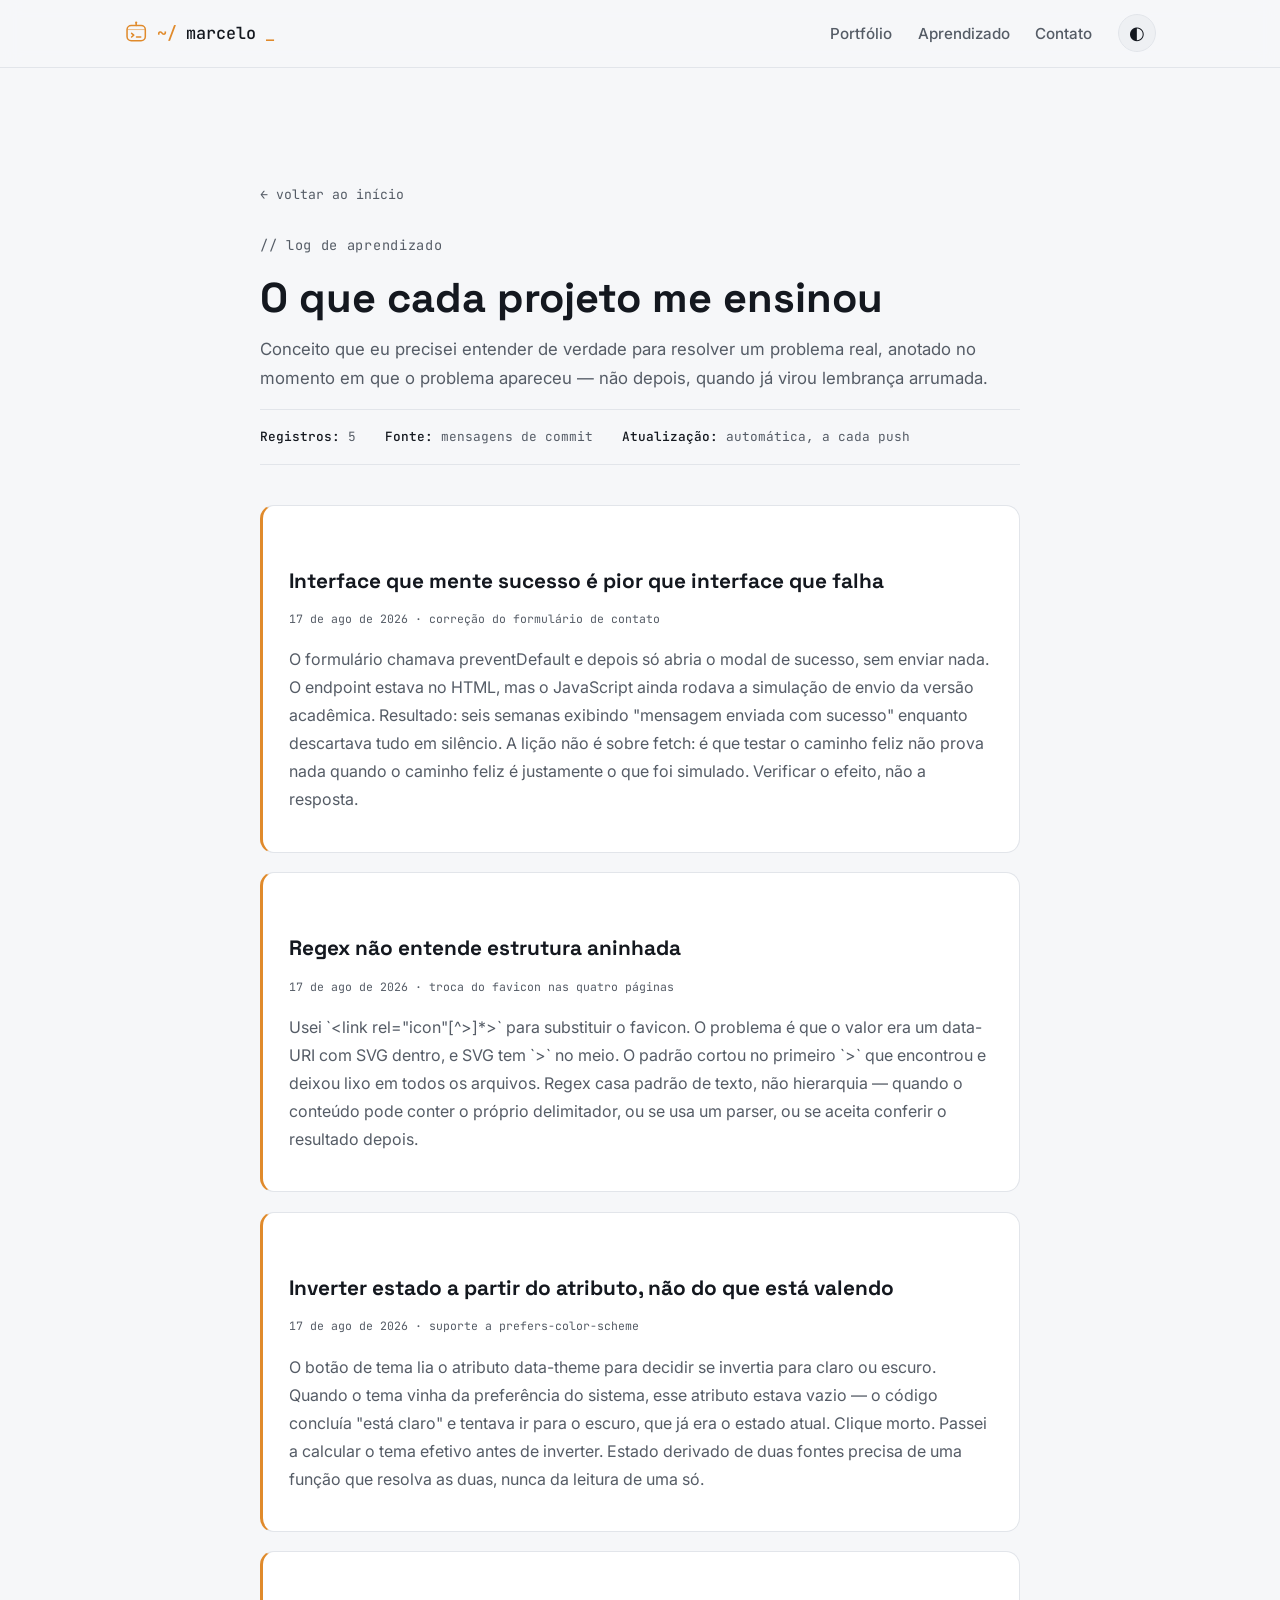
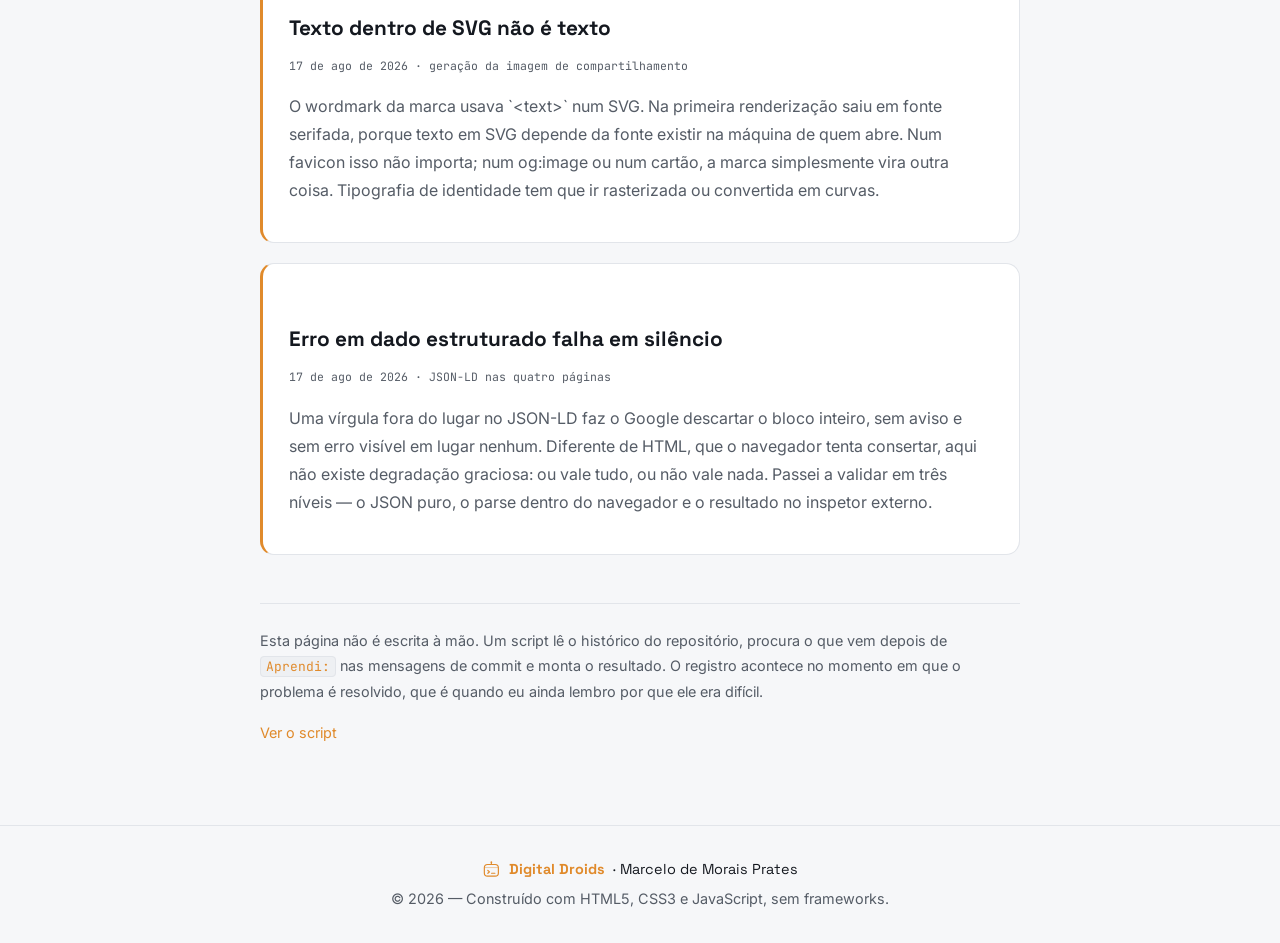
==== aprendizado.html @ 5597188b "Corrige Aprendizado" ====
<!DOCTYPE html>
<!--
  MODELO da página /aprendizado — nao editar aprendizado.html diretamente.
  O gerar-aprendizado.py troca os dois marcadores abaixo e escreve
  aprendizado.html. Qualquer mudanca de layout se faz AQUI.

  ATENCAO: nao escreva os marcadores literalmente neste comentario. O script
  usa substituicao de texto simples, entao uma mencao aqui em cima seria
  trocada tambem e a pagina sairia com o conteudo duplicado. Ja aconteceu.
-->
<html lang="pt-BR">
<head>
  <meta charset="UTF-8">
  <meta name="viewport" content="width=device-width, initial-scale=1.0">
  <meta name="description" content="Log de aprendizado: conceitos que precisei entender construindo cada projeto. Gerado automaticamente a partir dos commits.">
  <title>Aprendizado | Marcelo Prates</title>

  <meta property="og:type" content="website">
  <meta property="og:url" content="https://marcelomprates.github.io/aprendizado.html">
  <meta property="og:title" content="Log de aprendizado — Marcelo Prates">
  <meta property="og:description" content="Os conceitos que cada projeto me obrigou a entender de verdade, registrados no momento em que o problema apareceu. Página gerada a partir dos commits.">
  <meta property="og:locale" content="pt_BR">
  <meta property="og:image" content="https://marcelomprates.github.io/og-image.png">
  <meta property="og:image:width" content="1200">
  <meta property="og:image:height" content="630">
  <meta name="twitter:card" content="summary_large_image">
  <meta property="og:image:alt" content="Digital Droids — Marcelo Prates, Desenvolvedor Full Stack">

  <link rel="canonical" href="https://marcelomprates.github.io/aprendizado.html">
  <link rel="icon" href="favicon.svg" type="image/svg+xml">
  <link rel="icon" href="favicon.ico" sizes="32x32">
  <link rel="apple-touch-icon" href="apple-touch-icon.png">
  <link rel="preconnect" href="https://fonts.googleapis.com">
  <link rel="preconnect" href="https://fonts.gstatic.com" crossorigin>
  <link href="https://fonts.googleapis.com/css2?family=Space+Grotesk:wght@400;500;700&amp;family=Inter:wght@400;500;600&amp;family=JetBrains+Mono:wght@400;500&amp;display=swap" rel="stylesheet">
  <link rel="stylesheet" href="estilo.css">

  <script>
    (function () {
      try {
        var t = localStorage.getItem('tema');
        if (t === 'dark' || t === 'light') {
          document.documentElement.setAttribute('data-theme', t);
        }
      } catch (e) { /* localStorage bloqueado: cai no padrão do sistema */ }
    })();
  </script>
</head>

<body>
  <header class="cabecalho">
    <nav class="nav" aria-label="Navegação principal">
      <a href="index.html" class="nav__logo">
        <svg class="droid" viewBox="0 0 32 32" fill="none" aria-hidden="true">
          <path d="M16 3.4v2.6" stroke="currentColor" stroke-width="2" stroke-linecap="round"/>
          <circle cx="16" cy="2" r="1.5" fill="currentColor"/>
          <rect x="4" y="6" width="24" height="20" rx="5.5" stroke="currentColor" stroke-width="2"/>
          <path d="M4.6 11.2h22.8" stroke="currentColor" stroke-width="1.4" opacity=".5"/>
          <path d="M10 16.2l2.8 2.4-2.8 2.4" stroke="currentColor" stroke-width="2" stroke-linecap="round" stroke-linejoin="round"/>
          <path class="droid__cursor" d="M16.4 21h5.6" stroke="currentColor" stroke-width="2" stroke-linecap="round"/>
        </svg>
        <span class="nav__prompt">~/</span>marcelo<span class="nav__cursor">_</span>
      </a>
      <ul class="nav__lista" id="navLista">
        <li><a href="index.html#portfolio" class="nav__link">Portfólio</a></li>
        <li><a href="aprendizado.html" class="nav__link">Aprendizado</a></li>
        <li><a href="index.html#contato" class="nav__link">Contato</a></li>
        <li>
          <button class="tema" id="botaoTema" aria-label="Alternar tema claro e escuro">
            <span class="tema__icone" id="iconeTema">◐</span>
          </button>
        </li>
      </ul>
    </nav>
  </header>

  <main class="caso">
    <div class="caso__interno">
      <a href="index.html" class="caso__voltar">← voltar ao início</a>

      <p class="eyebrow">// log de aprendizado</p>
      <h1 class="caso__titulo">O que cada projeto me ensinou</h1>
      <p class="caso__resumo">
        Conceito que eu precisei entender de verdade para resolver um problema
        real, anotado no momento em que o problema apareceu — não depois, quando
        já virou lembrança arrumada.
      </p>

      <div class="caso__meta">
        <span><strong>Registros:</strong> 5</span>
        <span><strong>Fonte:</strong> mensagens de commit</span>
        <span><strong>Atualização:</strong> automática, a cada push</span>
      </div>

      
        <article class="licao">
          <h2 class="licao__titulo">Interface que mente sucesso é pior que interface que falha</h2>
          <p class="licao__meta">17 de ago de 2026 · correção do formulário de contato</p>
          <p class="licao__texto">O formulário chamava preventDefault e depois só abria o modal de sucesso, sem enviar nada. O endpoint estava no HTML, mas o JavaScript ainda rodava a simulação de envio da versão acadêmica. Resultado: seis semanas exibindo &quot;mensagem enviada com sucesso&quot; enquanto descartava tudo em silêncio. A lição não é sobre fetch: é que testar o caminho feliz não prova nada quando o caminho feliz é justamente o que foi simulado. Verificar o efeito, não a resposta.</p>
        </article>

        <article class="licao">
          <h2 class="licao__titulo">Regex não entende estrutura aninhada</h2>
          <p class="licao__meta">17 de ago de 2026 · troca do favicon nas quatro páginas</p>
          <p class="licao__texto">Usei `&lt;link rel=&quot;icon&quot;[^&gt;]*&gt;` para substituir o favicon. O problema é que o valor era um data-URI com SVG dentro, e SVG tem `&gt;` no meio. O padrão cortou no primeiro `&gt;` que encontrou e deixou lixo em todos os arquivos. Regex casa padrão de texto, não hierarquia — quando o conteúdo pode conter o próprio delimitador, ou se usa um parser, ou se aceita conferir o resultado depois.</p>
        </article>

        <article class="licao">
          <h2 class="licao__titulo">Inverter estado a partir do atributo, não do que está valendo</h2>
          <p class="licao__meta">17 de ago de 2026 · suporte a prefers-color-scheme</p>
          <p class="licao__texto">O botão de tema lia o atributo data-theme para decidir se invertia para claro ou escuro. Quando o tema vinha da preferência do sistema, esse atributo estava vazio — o código concluía &quot;está claro&quot; e tentava ir para o escuro, que já era o estado atual. Clique morto. Passei a calcular o tema efetivo antes de inverter. Estado derivado de duas fontes precisa de uma função que resolva as duas, nunca da leitura de uma só.</p>
        </article>

        <article class="licao">
          <h2 class="licao__titulo">Texto dentro de SVG não é texto</h2>
          <p class="licao__meta">17 de ago de 2026 · geração da imagem de compartilhamento</p>
          <p class="licao__texto">O wordmark da marca usava `&lt;text&gt;` num SVG. Na primeira renderização saiu em fonte serifada, porque texto em SVG depende da fonte existir na máquina de quem abre. Num favicon isso não importa; num og:image ou num cartão, a marca simplesmente vira outra coisa. Tipografia de identidade tem que ir rasterizada ou convertida em curvas.</p>
        </article>

        <article class="licao">
          <h2 class="licao__titulo">Erro em dado estruturado falha em silêncio</h2>
          <p class="licao__meta">17 de ago de 2026 · JSON-LD nas quatro páginas</p>
          <p class="licao__texto">Uma vírgula fora do lugar no JSON-LD faz o Google descartar o bloco inteiro, sem aviso e sem erro visível em lugar nenhum. Diferente de HTML, que o navegador tenta consertar, aqui não existe degradação graciosa: ou vale tudo, ou não vale nada. Passei a validar em três níveis — o JSON puro, o parse dentro do navegador e o resultado no inspetor externo.</p>
        </article>

      <div class="nota-rodape">
        <p>
          Esta página não é escrita à mão. Um script lê o histórico do
          repositório, procura o que vem depois de <code>Aprendi:</code> nas
          mensagens de commit e monta o resultado. O registro acontece no
          momento em que o problema é resolvido, que é quando eu ainda lembro
          por que ele era difícil.
        </p>
        <p>
          <a href="https://github.com/marcelomprates/marcelomprates.github.io/blob/main/gerar-aprendizado.py">Ver o script</a>
        </p>
      </div>
    </div>
  </main>

  <footer class="rodape">
    <p class="rodape__marca">
      <svg class="droid droid--rodape" viewBox="0 0 32 32" fill="none" aria-hidden="true">
        <path d="M16 3.4v2.6" stroke="currentColor" stroke-width="2" stroke-linecap="round"/>
        <circle cx="16" cy="2" r="1.5" fill="currentColor"/>
        <rect x="4" y="6" width="24" height="20" rx="5.5" stroke="currentColor" stroke-width="2"/>
        <path d="M4.6 11.2h22.8" stroke="currentColor" stroke-width="1.4" opacity=".5"/>
        <path d="M10 16.2l2.8 2.4-2.8 2.4" stroke="currentColor" stroke-width="2" stroke-linecap="round" stroke-linejoin="round"/>
        <path class="droid__cursor" d="M16.4 21h5.6" stroke="currentColor" stroke-width="2" stroke-linecap="round"/>
      </svg>
      <strong>Digital Droids</strong> · Marcelo de Morais Prates
    </p>
    <p>© <span id="ano"></span> — Construído com HTML5, CSS3 e JavaScript, sem frameworks.</p>
  </footer>

  <script src="script.js"></script>
</body>
</html>
---- estilo.css ----
/* =========================================================================
   Portfólio Pessoal - Marcelo Prates
   estilo.css | CSS3 puro (sem frameworks)
   Estrutura: variáveis/temas -> base -> componentes -> responsividade
   ========================================================================= */

/* ----------------------------- VARIÁVEIS (TEMA CLARO - PADRÃO) ----------- */
:root {
  --fundo:        #f6f7f9;
  --superficie:   #ffffff;
  --superficie-2: #eef0f3;
  --texto:        #14181f;
  --texto-suave:  #555c66;
  --borda:        #e2e5ea;
  --acento:       #e08a2b;   /* âmbar — cor de assinatura */
  --acento-claro: #f6b860;
  --sombra:       0 10px 30px rgba(20, 24, 31, 0.08);

  --fonte-display: 'Space Grotesk', sans-serif;
  --fonte-corpo:   'Inter', sans-serif;
  --fonte-mono:    'JetBrains Mono', monospace;

  --largura-max: 1080px;
  --raio: 14px;
}

/* ----------------------------- TEMA ESCURO ------------------------------ */
/* Ativado via atributo data-theme="dark" no <html>, controlado por JS */
[data-theme="dark"] {
  --fundo:        #0e1117;
  --superficie:   #171b22;
  --superficie-2: #1f242d;
  --texto:        #eef1f5;
  --texto-suave:  #9aa3b0;
  --borda:        #2a303a;
  --acento:       #f2a444;
  --acento-claro: #ffc878;
  --sombra:       0 12px 34px rgba(0, 0, 0, 0.45);
}

/* ----------------------------- PREFERÊNCIA DO SISTEMA -------------------- */
/* Quem usa o SO em modo escuro recebia o site claro na primeira visita — o
   tema escuro só aparecia depois de clicar no botão. Aqui a preferência do
   sistema vira o padrão.

   `:not([data-theme="light"])` é o que preserva a escolha manual: se a pessoa
   clicou em "claro", o JS grava data-theme="light" e este bloco não se aplica.
   Regra: preferência do sistema decide; escolha explícita do usuário ganha. */
@media (prefers-color-scheme: dark) {
  :root:not([data-theme="light"]) {
    --fundo:        #0e1117;
    --superficie:   #171b22;
    --superficie-2: #1f242d;
    --texto:        #eef1f5;
    --texto-suave:  #9aa3b0;
    --borda:        #2a303a;
    --acento:       #f2a444;
    --acento-claro: #ffc878;
    --sombra:       0 12px 34px rgba(0, 0, 0, 0.45);
  }
}

/* ----------------------------- RESET / BASE ----------------------------- */
* { margin: 0; padding: 0; box-sizing: border-box; }

html { scroll-behavior: smooth; }

body {
  font-family: var(--fonte-corpo);
  background-color: var(--fundo);
  color: var(--texto);
  line-height: 1.65;
  /* Transição suave ao trocar de tema */
  transition: background-color 0.3s ease, color 0.3s ease;
}

a { color: inherit; text-decoration: none; }

/* Acessibilidade: respeita quem prefere menos animação */
@media (prefers-reduced-motion: reduce) {
  html { scroll-behavior: auto; }
  * { transition: none !important; }
}

/* Foco visível no teclado (acessibilidade) */
:focus-visible {
  outline: 2px solid var(--acento);
  outline-offset: 3px;
  border-radius: 4px;
}

/* ----------------------------- CABEÇALHO / MENU ------------------------- */
.cabecalho {
  position: sticky;          /* menu fixo no topo ao rolar */
  top: 0;
  z-index: 100;
  background-color: color-mix(in srgb, var(--fundo) 85%, transparent);
  backdrop-filter: blur(10px);
  border-bottom: 1px solid var(--borda);
}

.nav {
  max-width: var(--largura-max);
  margin: 0 auto;
  padding: 0.9rem 1.5rem;
  display: flex;
  align-items: center;
  justify-content: space-between;
}

.nav__logo {
  font-family: var(--fonte-mono);
  font-weight: 500;
  font-size: 1.05rem;
}
.nav__prompt { color: var(--acento); }
.nav__cursor {
  color: var(--acento);
  animation: piscar 1.1s step-end infinite;
}
@keyframes piscar { 50% { opacity: 0; } }

.nav__lista {
  list-style: none;
  display: flex;
  align-items: center;
  gap: 1.6rem;
}

.nav__link {
  font-size: 0.95rem;
  font-weight: 500;
  color: var(--texto-suave);
  position: relative;
  transition: color 0.2s;
}
.nav__link:hover { color: var(--texto); }
/* Sublinhado animado no hover */
.nav__link::after {
  content: '';
  position: absolute;
  left: 0; bottom: -4px;
  width: 0; height: 2px;
  background-color: var(--acento);
  transition: width 0.25s ease;
}
.nav__link:hover::after { width: 100%; }

/* Botão de tema */
.tema {
  background: var(--superficie-2);
  border: 1px solid var(--borda);
  color: var(--texto);
  width: 38px; height: 38px;
  border-radius: 50%;
  cursor: pointer;
  font-size: 1.1rem;
  display: grid;
  place-items: center;
  transition: transform 0.2s, background 0.2s;
}
.tema:hover { transform: rotate(20deg); background: var(--acento); color: #fff; }

/* Botão hamburguer (escondido no desktop) */
.nav__toggle {
  display: none;
  flex-direction: column;
  gap: 5px;
  background: none;
  border: none;
  cursor: pointer;
  padding: 6px;
}
.nav__toggle span {
  width: 24px; height: 2px;
  background-color: var(--texto);
  transition: transform 0.3s, opacity 0.3s;
}

/* ----------------------------- HERO / SOBRE ---------------------------- */
.hero {
  max-width: var(--largura-max);
  margin: 0 auto;
  padding: 5.5rem 1.5rem 4rem;
}
.hero__interno { max-width: 720px; }

.eyebrow {
  font-family: var(--fonte-mono);
  font-size: 0.85rem;
  color: var(--acento);
  letter-spacing: 0.05em;
  margin-bottom: 1.2rem;
}
.eyebrow__num {
  background: var(--superficie-2);
  padding: 0.15rem 0.5rem;
  border-radius: 6px;
  margin-right: 0.4rem;
}

.hero__titulo {
  font-family: var(--fonte-display);
  font-size: clamp(2.6rem, 7vw, 4.4rem);
  font-weight: 700;
  line-height: 1.05;
  letter-spacing: -0.02em;
}
.hero__papel {
  font-family: var(--fonte-mono);
  font-size: 1.05rem;
  color: var(--acento);
  margin: 0.8rem 0 1.5rem;
}
.hero__texto {
  font-size: 1.08rem;
  color: var(--texto-suave);
  margin-bottom: 1.1rem;
}

.hero__acoes {
  display: flex;
  flex-wrap: wrap;
  gap: 1rem;
  margin: 1.8rem 0 2.5rem;
}

/* Botões reutilizáveis */
.btn {
  font-family: var(--fonte-corpo);
  font-weight: 600;
  font-size: 0.98rem;
  padding: 0.8rem 1.6rem;
  border-radius: 999px;
  border: 1px solid transparent;
  cursor: pointer;
  transition: transform 0.15s, box-shadow 0.2s, background 0.2s;
  display: inline-block;
}
.btn:hover { transform: translateY(-2px); }
.btn--primario {
  background-color: var(--acento);
  color: #1a1205;
  box-shadow: var(--sombra);
}
.btn--secundario {
  background-color: transparent;
  color: var(--texto);
  border-color: var(--borda);
}
.btn--secundario:hover { border-color: var(--acento); }
.btn--bloco { width: 100%; }

/* Terminal — elemento de assinatura */
.terminal {
  background: var(--superficie);
  border: 1px solid var(--borda);
  border-radius: var(--raio);
  box-shadow: var(--sombra);
  overflow: hidden;
  max-width: 500px;
}
.terminal__barra {
  background: var(--superficie-2);
  padding: 0.7rem 1rem;
  display: flex;
  gap: 0.5rem;
  border-bottom: 1px solid var(--borda);
}
.terminal__barra span {
  width: 12px; height: 12px;
  border-radius: 50%;
  background: var(--texto-suave);
  opacity: 0.5;
}
.terminal__barra span:first-child { background: #e0625d; opacity: 1; }
.terminal__barra span:nth-child(2) { background: #e0a93b; opacity: 1; }
.terminal__barra span:nth-child(3) { background: #4caf72; opacity: 1; }
.terminal__corpo {
  font-family: var(--fonte-mono);
  font-size: 0.9rem;
  padding: 1.2rem;
  color: var(--texto);
  white-space: pre-wrap;
}

/* ----------------------------- SEÇÕES GENÉRICAS ------------------------ */
.secao { padding: 4.5rem 0; }
.secao--alt { background-color: var(--superficie); }
.secao__interno {
  max-width: var(--largura-max);
  margin: 0 auto;
  padding: 0 1.5rem;
}
.secao__titulo {
  font-family: var(--fonte-display);
  font-size: clamp(1.8rem, 4vw, 2.6rem);
  font-weight: 700;
  letter-spacing: -0.01em;
  margin-bottom: 1rem;
}
.secao__intro {
  color: var(--texto-suave);
  max-width: 600px;
  margin-bottom: 2.5rem;
}

/* ----------------------------- FORMAÇÃO / TIMELINE --------------------- */
.timeline {
  list-style: none;
  border-left: 2px solid var(--borda);
  margin: 0 0 3rem;
  padding-left: 1.8rem;
}
.timeline__item { position: relative; padding-bottom: 2rem; }
.timeline__item::before {
  content: '';
  position: absolute;
  left: calc(-1.8rem - 7px);
  top: 6px;
  width: 12px; height: 12px;
  border-radius: 50%;
  background: var(--acento);
  border: 3px solid var(--fundo);
}
.timeline__periodo {
  font-family: var(--fonte-mono);
  font-size: 0.8rem;
  color: var(--acento);
}
.timeline__cargo {
  font-family: var(--fonte-display);
  font-size: 1.25rem;
  margin: 0.2rem 0;
}
.timeline__local { color: var(--texto-suave); font-size: 0.95rem; }
.timeline__desc { color: var(--texto-suave); margin-top: 0.4rem; }

.grade-skills {
  display: grid;
  grid-template-columns: repeat(auto-fit, minmax(240px, 1fr));
  gap: 2rem;
}
.skill-bloco__titulo {
  font-family: var(--fonte-display);
  font-size: 1.1rem;
  margin-bottom: 0.8rem;
}
.lista-simples { list-style: none; }
.lista-simples li {
  color: var(--texto-suave);
  padding: 0.3rem 0;
  border-bottom: 1px dashed var(--borda);
}
.tags { list-style: none; display: flex; flex-wrap: wrap; gap: 0.6rem; }
.tags li {
  font-family: var(--fonte-mono);
  font-size: 0.85rem;
  background: var(--superficie-2);
  border: 1px solid var(--borda);
  padding: 0.35rem 0.8rem;
  border-radius: 8px;
}

/* ----------------------------- PORTFÓLIO / PROJETOS -------------------- */
.projetos {
  display: grid;
  grid-template-columns: repeat(auto-fit, minmax(280px, 1fr));
  gap: 1.5rem;
}
.projeto {
  background: var(--fundo);
  border: 1px solid var(--borda);
  border-radius: var(--raio);
  padding: 1.8rem;
  transition: transform 0.2s, border-color 0.2s, box-shadow 0.2s;
}
.secao--alt .projeto { background: var(--superficie-2); }
.projeto:hover {
  transform: translateY(-5px);
  border-color: var(--acento);
  box-shadow: var(--sombra);
}
.projeto__tag {
  font-family: var(--fonte-mono);
  font-size: 0.78rem;
  color: var(--acento);
}
.projeto__titulo {
  font-family: var(--fonte-display);
  font-size: 1.35rem;
  margin: 0.6rem 0 0.8rem;
}
.projeto__desc { color: var(--texto-suave); font-size: 0.96rem; margin-bottom: 0.8rem; }
.projeto__stack {
  font-family: var(--fonte-mono);
  font-size: 0.8rem;
  color: var(--texto-suave);
  margin-bottom: 1.2rem;
}
.projeto__link { font-weight: 600; color: var(--acento); }
.projeto__link:hover { text-decoration: underline; }

/* ----------------------------- FORMULÁRIO DE CONTATO ------------------- */
.form { max-width: 560px; margin-bottom: 2.5rem; }
.form__campo { margin-bottom: 1.3rem; }
.form__campo label {
  display: block;
  font-weight: 600;
  font-size: 0.92rem;
  margin-bottom: 0.45rem;
}
.form__campo input,
.form__campo textarea {
  width: 100%;
  font-family: var(--fonte-corpo);
  font-size: 1rem;
  padding: 0.8rem 1rem;
  background: var(--superficie);
  color: var(--texto);
  border: 1px solid var(--borda);
  border-radius: 10px;
  transition: border-color 0.2s;
}
.form__campo input:focus,
.form__campo textarea:focus {
  outline: none;
  border-color: var(--acento);
}
.form__campo textarea { resize: vertical; }
/* Estado de erro aplicado por JS */
.form__campo.invalido input,
.form__campo.invalido textarea { border-color: #e0625d; }
.form__erro {
  display: block;
  color: #e0625d;
  font-size: 0.82rem;
  margin-top: 0.35rem;
  min-height: 1rem;
}
/* Status geral do envio (falha de rede, recusa do servidor) */
.form__status {
  font-size: 0.88rem;
  margin-top: 0.75rem;
  color: var(--texto-suave);
}
.form__status:empty { display: none; }
.form__status--erro {
  color: #e0625d;
  background: rgba(224, 98, 93, 0.08);
  border: 1px solid rgba(224, 98, 93, 0.28);
  border-radius: var(--raio);
  padding: 0.7rem 0.9rem;
}
.form__status--erro a { color: inherit; font-weight: 600; }

/* Botão desabilitado durante o envio */
.btn:disabled {
  opacity: 0.6;
  cursor: not-allowed;
}

.contato-direto { list-style: none; color: var(--texto-suave); }
.contato-direto li { padding: 0.3rem 0; }
.contato-direto a { color: var(--acento); }
.contato-direto a:hover { text-decoration: underline; }

/* ----------------------------- RODAPÉ ---------------------------------- */
.rodape {
  border-top: 1px solid var(--borda);
  padding: 2rem 1.5rem;
  text-align: center;
  color: var(--texto-suave);
  font-size: 0.9rem;
}

/* ----------------------------- MODAL ----------------------------------- */
.modal {
  position: fixed;
  inset: 0;
  background: rgba(0, 0, 0, 0.55);
  display: none;            /* exibido via JS */
  place-items: center;
  z-index: 200;
  padding: 1.5rem;
}
.modal.ativo { display: grid; }
.modal__caixa {
  background: var(--superficie);
  border: 1px solid var(--borda);
  border-radius: var(--raio);
  padding: 2.5rem 2rem;
  max-width: 380px;
  text-align: center;
  box-shadow: var(--sombra);
  animation: surgir 0.3s ease;
}
@keyframes surgir { from { transform: scale(0.9); opacity: 0; } to { transform: scale(1); opacity: 1; } }
.modal__icone {
  display: grid;
  place-items: center;
  width: 56px; height: 56px;
  margin: 0 auto 1rem;
  background: var(--acento);
  color: #fff;
  border-radius: 50%;
  font-size: 1.6rem;
}
.modal__titulo { font-family: var(--fonte-display); margin-bottom: 0.6rem; }
.modal__texto { color: var(--texto-suave); margin-bottom: 1.5rem; }

/* ----------------------------- RESPONSIVIDADE (MOBILE) ----------------- */
@media (max-width: 760px) {
  /* Mostra o botão hamburguer */
  .nav__toggle { display: flex; }

  /* Menu vira coluna sobreposta, escondido por padrão */
  .nav__lista {
    position: fixed;
    top: 64px;
    right: 0;
    flex-direction: column;
    align-items: flex-start;
    gap: 1.2rem;
    background: var(--superficie);
    border-left: 1px solid var(--borda);
    border-bottom: 1px solid var(--borda);
    padding: 1.8rem 2rem;
    width: 220px;
    transform: translateX(100%);   /* fora da tela */
    transition: transform 0.3s ease;
    box-shadow: var(--sombra);
  }
  /* Classe adicionada por JS para abrir o menu */
  .nav__lista.aberto { transform: translateX(0); }

  /* Animação do hamburguer para "X" quando aberto */
  .nav__toggle.ativo span:nth-child(1) { transform: translateY(7px) rotate(45deg); }
  .nav__toggle.ativo span:nth-child(2) { opacity: 0; }
  .nav__toggle.ativo span:nth-child(3) { transform: translateY(-7px) rotate(-45deg); }

  .hero { padding-top: 3.5rem; }
}

/* =========================================================================
   FASE 2 — posicionamento em camadas, serviços PJ e estudos de caso
   Segue as variáveis já definidas no topo deste arquivo.
   ========================================================================= */

/* ----------------------------- HERO: subtítulo -------------------------- */
.hero__sub {
  font-family: var(--fonte-mono);
  font-size: 0.9rem;
  color: var(--acento);
  letter-spacing: 0.02em;
  margin-top: 0.4rem;
  margin-bottom: 1.6rem;
}

/* ----------------------------- BLOCO DE MÉTODO -------------------------- */
/* Vibe Coding explicado. Fica visualmente destacado sem virar outra seção. */
.metodo {
  margin: 2.2rem 0;
  padding: 1.5rem 1.6rem;
  background: var(--superficie);
  border: 1px solid var(--borda);
  border-left: 3px solid var(--acento);
  border-radius: var(--raio);
}
.metodo__titulo {
  font-family: var(--fonte-display);
  font-size: 1.05rem;
  margin-bottom: 0.8rem;
  color: var(--texto);
}
.metodo__texto {
  color: var(--texto-suave);
  font-size: 0.95rem;
  line-height: 1.7;
}
.metodo__texto + .metodo__texto { margin-top: 0.8rem; }
.metodo__texto strong { color: var(--texto); }

/* ----------------------------- STACK AGRUPADA --------------------------- */
.grade-skills--stack {
  margin-top: 1.5rem;
  grid-template-columns: repeat(auto-fit, minmax(190px, 1fr));
}

/* ----------------------------- CARDS DE PROJETO ------------------------- */
.projeto__rodape {
  display: flex;
  align-items: center;
  justify-content: space-between;
  gap: 0.75rem;
  flex-wrap: wrap;
  margin-top: 1rem;
}
.projeto__selo {
  font-family: var(--fonte-mono);
  font-size: 0.72rem;
  color: var(--texto-suave);
  background: var(--superficie-2);
  border: 1px solid var(--borda);
  border-radius: 999px;
  padding: 0.2rem 0.6rem;
  white-space: nowrap;
}
.projeto__selo--breve {
  color: var(--acento);
  border-color: var(--acento);
}

/* ----------------------------- SEÇÃO PJ / SERVIÇOS ---------------------- */
.secao--pj { background: var(--superficie); }

.servicos {
  display: grid;
  grid-template-columns: repeat(auto-fit, minmax(250px, 1fr));
  gap: 1.2rem;
  margin-top: 2rem;
}
.servico {
  background: var(--fundo);
  border: 1px solid var(--borda);
  border-radius: var(--raio);
  padding: 1.5rem;
  transition: border-color 0.18s ease, transform 0.18s ease;
}
.servico:hover {
  border-color: var(--acento);
  transform: translateY(-2px);
}
/* Ícones dos serviços em SVG, não emoji: herdam a cor do tema e têm o mesmo
   traço da marca. Emoji muda de desenho entre Windows, Mac e Android e vinha
   colorido, competindo com o âmbar. */
.ico {
  display: block;
  width: 1.75rem;
  height: 1.75rem;
  margin-bottom: 0.9rem;
  color: var(--acento);
}
.servico:hover .ico { color: var(--acento-claro); }
.servico__titulo {
  font-family: var(--fonte-display);
  font-size: 1.05rem;
  margin-bottom: 0.5rem;
  color: var(--texto);
}
.servico__desc {
  color: var(--texto-suave);
  font-size: 0.92rem;
  line-height: 1.65;
}

.pj-cta {
  margin-top: 2.2rem;
  padding: 1.6rem;
  border: 1px dashed var(--borda);
  border-radius: var(--raio);
  text-align: center;
}
.pj-cta__texto {
  color: var(--texto-suave);
  margin-bottom: 1.1rem;
  font-size: 0.95rem;
}

/* ----------------------------- RODAPÉ: marca ---------------------------- */
.rodape__marca {
  font-family: var(--fonte-display);
  color: var(--texto);
  margin-bottom: 0.3rem;
}
.rodape__marca strong { color: var(--acento); }

/* ----------------------------- PÁGINAS DE CASO -------------------------- */
.caso { padding: 7rem 1.5rem 4rem; }
.caso__interno {
  max-width: 760px;
  margin: 0 auto;
}
.caso__voltar {
  display: inline-block;
  font-family: var(--fonte-mono);
  font-size: 0.82rem;
  color: var(--texto-suave);
  text-decoration: none;
  margin-bottom: 1.8rem;
}
.caso__voltar:hover { color: var(--acento); }

.caso__titulo {
  font-family: var(--fonte-display);
  font-size: clamp(1.8rem, 1.3rem + 2.2vw, 2.6rem);
  line-height: 1.15;
  margin-bottom: 0.8rem;
}
.caso__resumo {
  color: var(--texto-suave);
  font-size: 1.05rem;
  line-height: 1.7;
  margin-bottom: 1.5rem;
}

.caso__meta {
  display: flex;
  flex-wrap: wrap;
  gap: 0.5rem 1.8rem;
  padding: 1rem 0;
  border-top: 1px solid var(--borda);
  border-bottom: 1px solid var(--borda);
  margin-bottom: 2.5rem;
  font-family: var(--fonte-mono);
  font-size: 0.8rem;
  color: var(--texto-suave);
}
.caso__meta strong {
  color: var(--texto);
  font-weight: 500;
}

.caso h2 {
  font-family: var(--fonte-display);
  font-size: 1.3rem;
  margin: 2.5rem 0 0.9rem;
  color: var(--texto);
}
.caso h3 {
  font-family: var(--fonte-display);
  font-size: 1.02rem;
  margin: 1.6rem 0 0.6rem;
  color: var(--texto);
}
.caso p {
  color: var(--texto-suave);
  line-height: 1.75;
  margin-bottom: 1rem;
}
.caso p strong { color: var(--texto); }
.caso ul, .caso ol {
  color: var(--texto-suave);
  line-height: 1.75;
  margin: 0 0 1.2rem 1.2rem;
}
.caso li { margin-bottom: 0.45rem; }

/* Bloco "o que eu precisei saber" — o coração do log de aprendizado */
.aprendi {
  background: var(--superficie);
  border: 1px solid var(--borda);
  border-left: 3px solid var(--acento);
  border-radius: var(--raio);
  padding: 1.5rem 1.6rem;
  margin: 2rem 0;
}
.aprendi h2 { margin-top: 0; }
.aprendi__item { margin-bottom: 1.3rem; }
.aprendi__item:last-child { margin-bottom: 0; }
.aprendi__conceito {
  font-family: var(--fonte-mono);
  font-size: 0.82rem;
  color: var(--acento);
  display: block;
  margin-bottom: 0.3rem;
}

/* Marcador de conteúdo que só o Marcelo pode preencher */
.rascunho {
  background: rgba(224, 138, 43, 0.09);
  border: 1px dashed var(--acento);
  border-radius: var(--raio);
  padding: 1rem 1.2rem;
  margin: 1.2rem 0;
  font-size: 0.9rem;
  color: var(--texto-suave);
}
.rascunho::before {
  content: "✍️ preencher";
  display: block;
  font-family: var(--fonte-mono);
  font-size: 0.72rem;
  color: var(--acento);
  margin-bottom: 0.4rem;
  letter-spacing: 0.05em;
}

@media (max-width: 640px) {
  .caso { padding-top: 6rem; }
  .caso__meta { gap: 0.4rem 1.2rem; }
}

/* Respiro ao navegar por âncora: sem isso o título encosta no header fixo
   (medido: sobravam 3px de folga — funciona, mas quebra com zoom ou fonte maior) */
:target,
section[id] { scroll-margin-top: 6rem; }

/* =========================================================================
   FASE 3 — marca Digital Droids
   O droid é um SVG inline usando currentColor, então herda a cor do
   contexto e funciona nos dois temas sem duplicar arquivo.
   ========================================================================= */

.droid {
  width: 1.6em;
  height: 1.6em;
  flex-shrink: 0;
  color: var(--acento);
}

/* O cursor do droid pisca no mesmo ritmo do cursor do ~/marcelo_ —
   é o detalhe que amarra a marca à assinatura que já existia. */
@keyframes droid-pisca {
  0%, 45%   { opacity: 1; }
  50%, 95%  { opacity: 0.2; }
  100%      { opacity: 1; }
}
.droid__cursor { animation: droid-pisca 1.6s steps(1) infinite; }

@media (prefers-reduced-motion: reduce) {
  .droid__cursor { animation: none; }
}

/* ----------------------------- no header -------------------------------- */
.nav__logo {
  display: inline-flex;
  align-items: center;
  gap: 0.55rem;
}
.nav__logo .droid { width: 1.45em; height: 1.45em; }

/* ----------------------------- no rodapé -------------------------------- */
.rodape__marca {
  display: flex;
  align-items: center;
  justify-content: center;
  gap: 0.5rem;
}
.droid--rodape { width: 1.3em; height: 1.3em; }

/* ----------------------------- assinatura da PJ ------------------------- */
/* A marca completa aparece uma vez no site: aqui, abrindo a seção da PJ. */
.pj-marca {
  display: flex;
  align-items: center;
  gap: 0.9rem;
  margin: 0.5rem 0 1.4rem;
}
.droid--marca {
  width: 3.4rem;
  height: 3.4rem;
}
.pj-marca__nome {
  font-family: var(--fonte-display);
  font-weight: 700;
  font-size: 1.25rem;
  line-height: 0.95;
  letter-spacing: -0.02em;
  text-transform: uppercase;
  color: var(--texto);
}

@media (max-width: 640px) {
  .droid--marca { width: 2.8rem; height: 2.8rem; }
  .pj-marca__nome { font-size: 1.1rem; }
}

/* =========================================================================
   PÁGINA /aprendizado — gerada por gerar-aprendizado.py
   ========================================================================= */

.licao {
  background: var(--superficie);
  border: 1px solid var(--borda);
  border-left: 3px solid var(--acento);
  border-radius: var(--raio);
  padding: 1.4rem 1.6rem;
  margin-bottom: 1.2rem;
}
.licao__titulo {
  font-family: var(--fonte-display);
  font-size: 1.1rem;
  line-height: 1.3;
  margin: 0 0 0.45rem;
  color: var(--texto);
}
.licao__meta {
  font-family: var(--fonte-mono);
  font-size: 0.72rem;
  color: var(--texto-suave);
  margin-bottom: 0.8rem;
}
.licao__meta code {
  background: var(--superficie-2);
  border-radius: 3px;
  padding: 0.1em 0.35em;
}
.licao__texto {
  color: var(--texto-suave);
  line-height: 1.75;
  margin: 0;
}

.vazio {
  border: 1px dashed var(--borda);
  border-radius: var(--raio);
  padding: 2rem;
  text-align: center;
  color: var(--texto-suave);
}

.nota-rodape {
  margin-top: 3rem;
  padding-top: 1.5rem;
  border-top: 1px solid var(--borda);
  font-size: 0.9rem;
  color: var(--texto-suave);
}
.nota-rodape code {
  font-family: var(--fonte-mono);
  background: var(--superficie-2);
  border: 1px solid var(--borda);
  border-radius: 4px;
  padding: 0.1em 0.4em;
  font-size: 0.9em;
  color: var(--acento);
}
.nota-rodape a { color: var(--acento); }
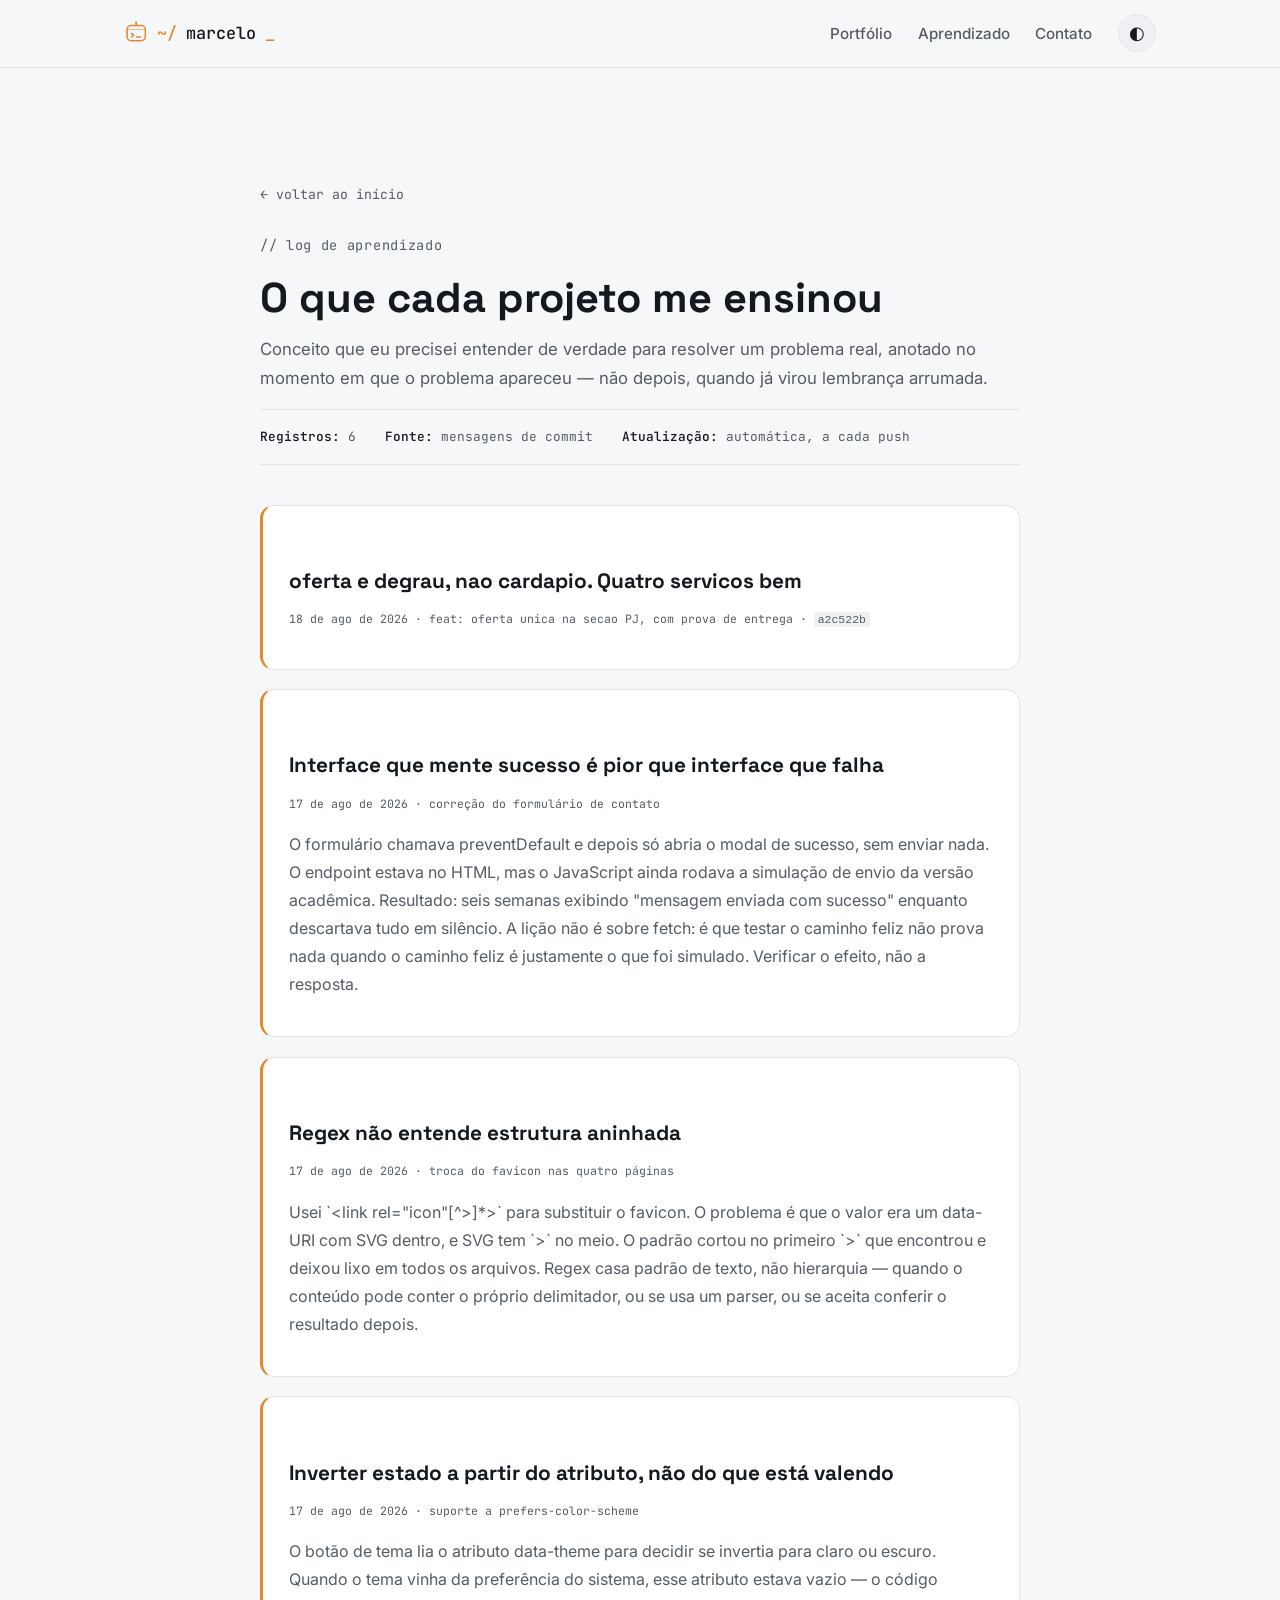
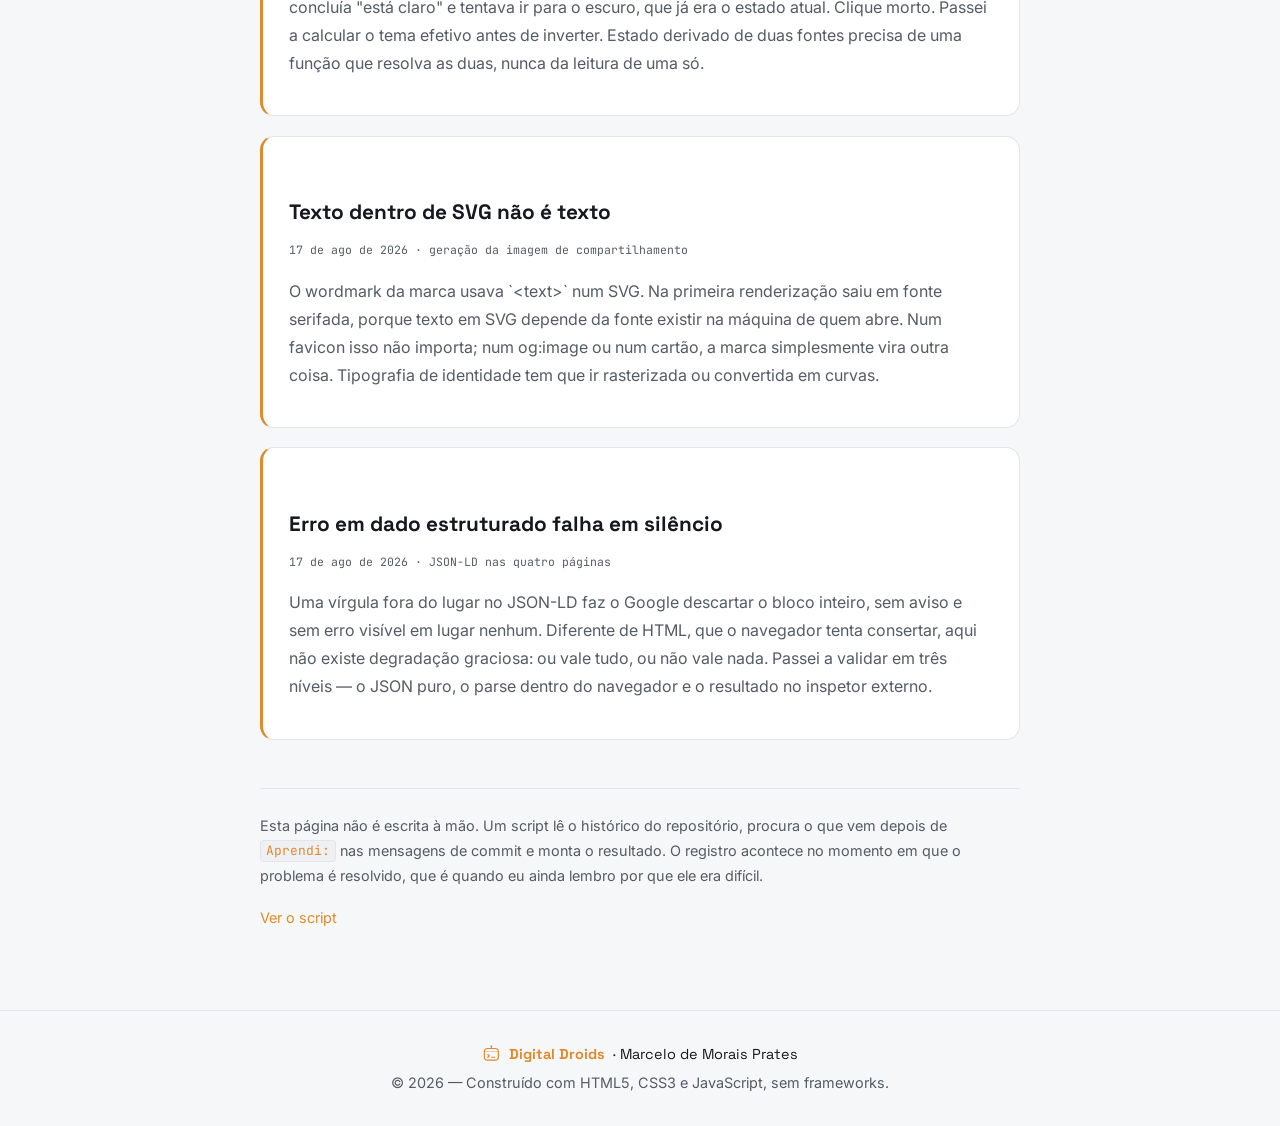
==== commit 44e7dcf2: "chore: atualiza log de aprendizado [skip ci]" ====
--- a/aprendizado.html
+++ b/aprendizado.html
@@ -87,12 +87,18 @@
       </p>
 
       <div class="caso__meta">
-        <span><strong>Registros:</strong> 5</span>
+        <span><strong>Registros:</strong> 6</span>
         <span><strong>Fonte:</strong> mensagens de commit</span>
         <span><strong>Atualização:</strong> automática, a cada push</span>
       </div>
 
       
+        <article class="licao">
+          <h2 class="licao__titulo">oferta e degrau, nao cardapio. Quatro servicos bem</h2>
+          <p class="licao__meta">18 de ago de 2026 · feat: oferta unica na secao PJ, com prova de entrega · <code>a2c522b</code></p>
+          <p class="licao__texto"></p>
+        </article>
+
         <article class="licao">
           <h2 class="licao__titulo">Interface que mente sucesso é pior que interface que falha</h2>
           <p class="licao__meta">17 de ago de 2026 · correção do formulário de contato</p>
--- a/estilo.css
+++ b/estilo.css
@@ -927,3 +927,122 @@
   color: var(--acento);
 }
 .nota-rodape a { color: var(--acento); }
+
+/* ------------------- OFERTA ÚNICA (seção PJ, v2) ----------------------- */
+/* Substituiu o grid de quatro serviços genéricos. A hierarquia agora é:
+   oferta em uma frase → sintomas → método por semana → recebe/não faço →
+   preço e primeiro passo → prova. Um caminho só, do problema ao contato. */
+.oferta {
+  max-width: 62ch;
+  font-size: 1.06rem;
+  line-height: 1.75;
+  color: var(--texto-suave);
+  border-left: 3px solid var(--acento);
+  padding-left: 1.15rem;
+  margin-bottom: 0.5rem;
+}
+.oferta strong { color: var(--texto); }
+
+/* Subtítulo em mono com "//": mesma gramática visual do .eyebrow, mas em
+   nível de bloco dentro da seção. */
+.pj-sub {
+  font-family: var(--fonte-mono);
+  font-size: 0.8rem;
+  letter-spacing: 0.04em;
+  font-weight: 500;
+  color: var(--acento);
+  margin: 2.6rem 0 0.9rem;
+}
+
+.sinais { list-style: none; max-width: 62ch; }
+.sinais li {
+  position: relative;
+  padding-left: 1.5rem;
+  margin-bottom: 0.55rem;
+  font-size: 0.95rem;
+  line-height: 1.6;
+  color: var(--texto-suave);
+}
+/* Marcador em ::before em vez de bullet nativo: alinha com o texto e herda
+   a cor do tema. aria-hidden não é necessário — conteúdo gerado por CSS não
+   entra na árvore de acessibilidade dos leitores modernos. */
+.sinais li::before {
+  content: "→";
+  position: absolute;
+  left: 0;
+  color: var(--acento);
+  font-family: var(--fonte-mono);
+}
+.sinais--ok li::before { content: "✓"; }
+.sinais--nao li::before { content: "×"; color: var(--texto-suave); }
+
+.etapa__num {
+  display: inline-block;
+  font-family: var(--fonte-mono);
+  font-size: 0.7rem;
+  letter-spacing: 0.06em;
+  color: var(--acento);
+  border: 1px solid var(--borda);
+  border-radius: 999px;
+  padding: 0.15rem 0.65rem;
+  margin-bottom: 0.85rem;
+}
+
+.pj-colunas {
+  display: grid;
+  grid-template-columns: repeat(auto-fit, minmax(260px, 1fr));
+  gap: 0 2.5rem;
+}
+
+.pj-cta__texto strong { color: var(--texto); }
+
+.pj-extra {
+  max-width: 62ch;
+  margin-top: 1.8rem;
+  font-size: 0.9rem;
+  line-height: 1.7;
+  color: var(--texto-suave);
+}
+.pj-extra a { color: var(--acento); font-weight: 600; }
+.pj-extra a:hover { text-decoration: underline; }
+
+/* As quatro etapas são uma SEQUÊNCIA, não um catálogo: com auto-fit o quarto
+   card caía sozinho numa segunda linha e quebrava a leitura semana 1→4. */
+.etapas { grid-template-columns: repeat(4, 1fr); }
+@media (max-width: 1000px) { .etapas { grid-template-columns: repeat(2, 1fr); } }
+@media (max-width: 560px)  { .etapas { grid-template-columns: 1fr; } }
+
+/* Três filtros: condição → destino. A seta é decorativa (aria-hidden) e some
+   no mobile, onde o ::before do destino assume o papel — assim o leitor de
+   tela nunca ouve "seta para a direita" no meio da frase. */
+.filtros { list-style: none; margin-top: 0.4rem; max-width: 78ch; }
+.filtro {
+  display: grid;
+  grid-template-columns: 1fr auto 1.05fr;
+  align-items: center;
+  gap: 1rem;
+  padding: 0.95rem 0;
+  border-bottom: 1px dashed var(--borda);
+}
+.filtro:last-child { border-bottom: none; }
+.filtro__cond {
+  color: var(--texto-suave);
+  font-size: 0.95rem;
+  line-height: 1.55;
+}
+.filtro__seta { font-family: var(--fonte-mono); color: var(--acento); }
+.filtro__dest {
+  color: var(--texto);
+  font-size: 0.95rem;
+  line-height: 1.55;
+  font-weight: 500;
+}
+@media (max-width: 640px) {
+  .filtro { grid-template-columns: 1fr; gap: 0.25rem; }
+  .filtro__seta { display: none; }
+  .filtro__dest::before {
+    content: "→ ";
+    color: var(--acento);
+    font-family: var(--fonte-mono);
+  }
+}
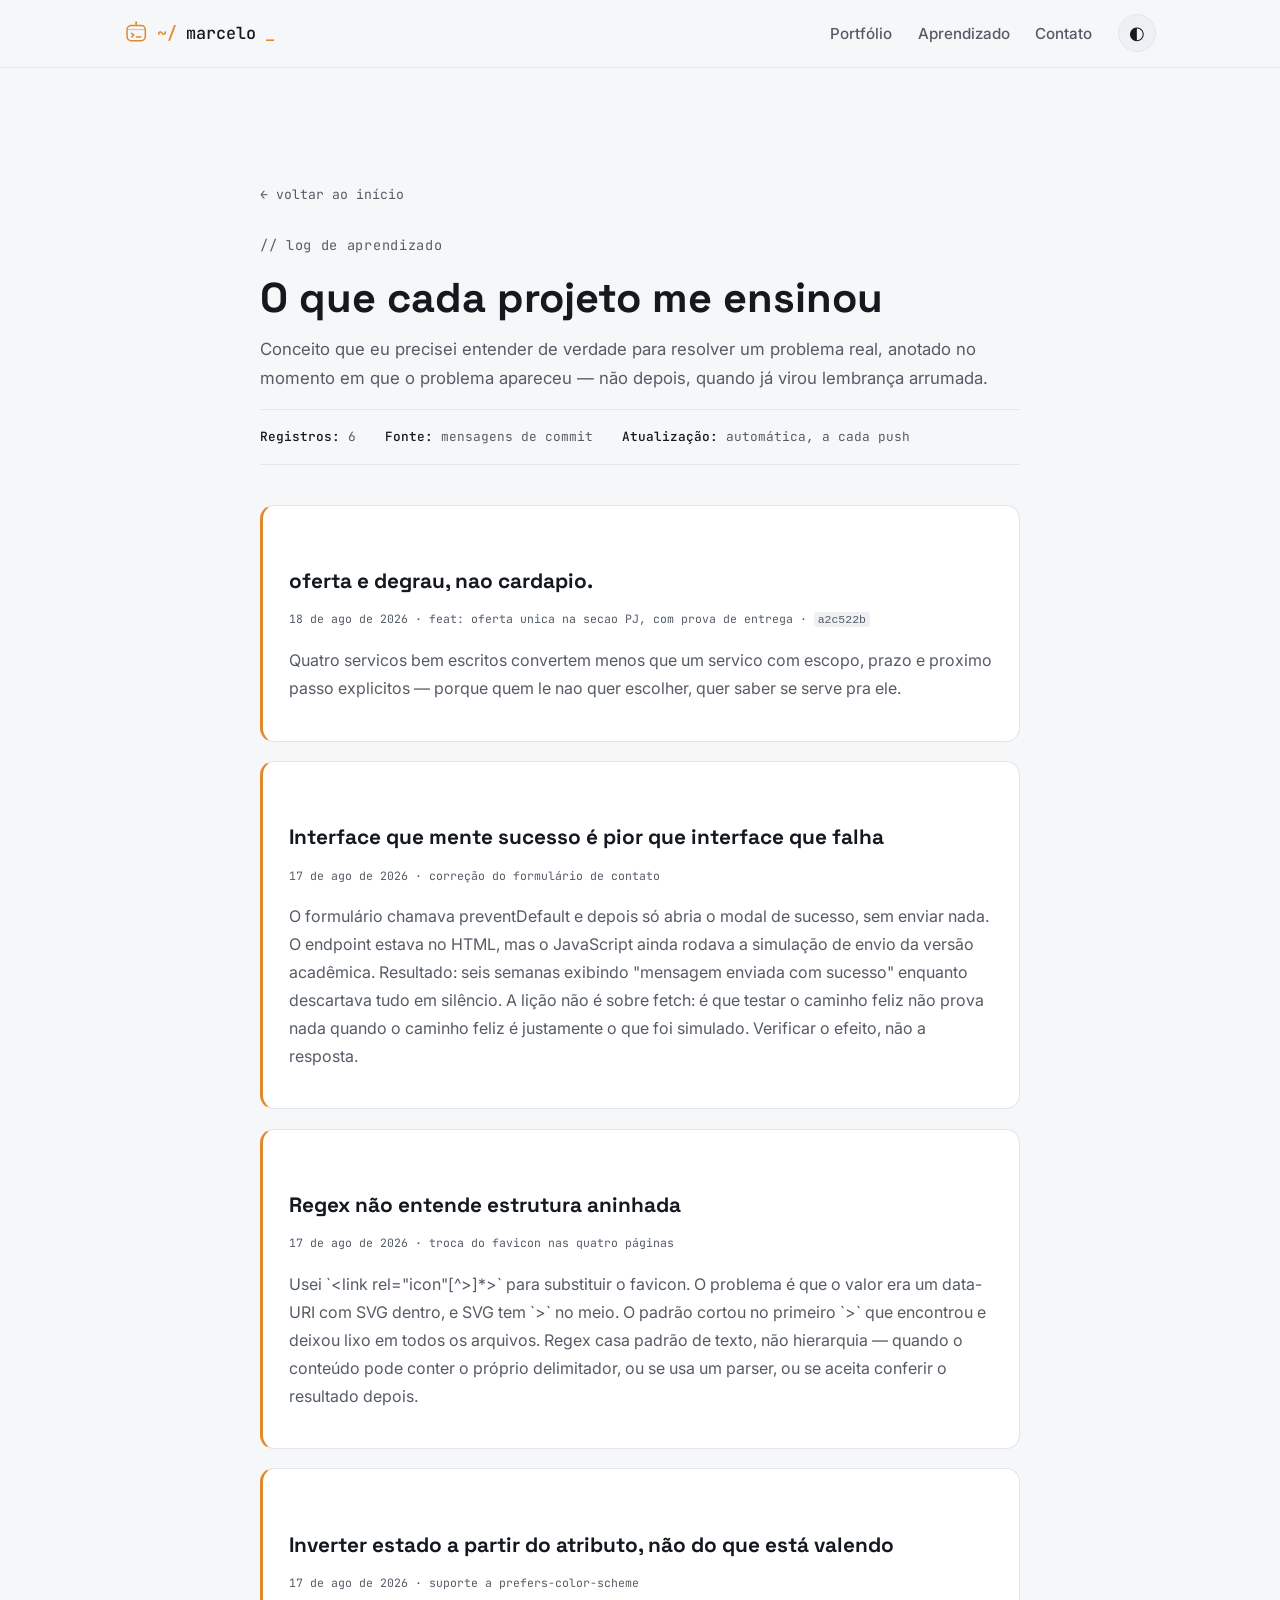
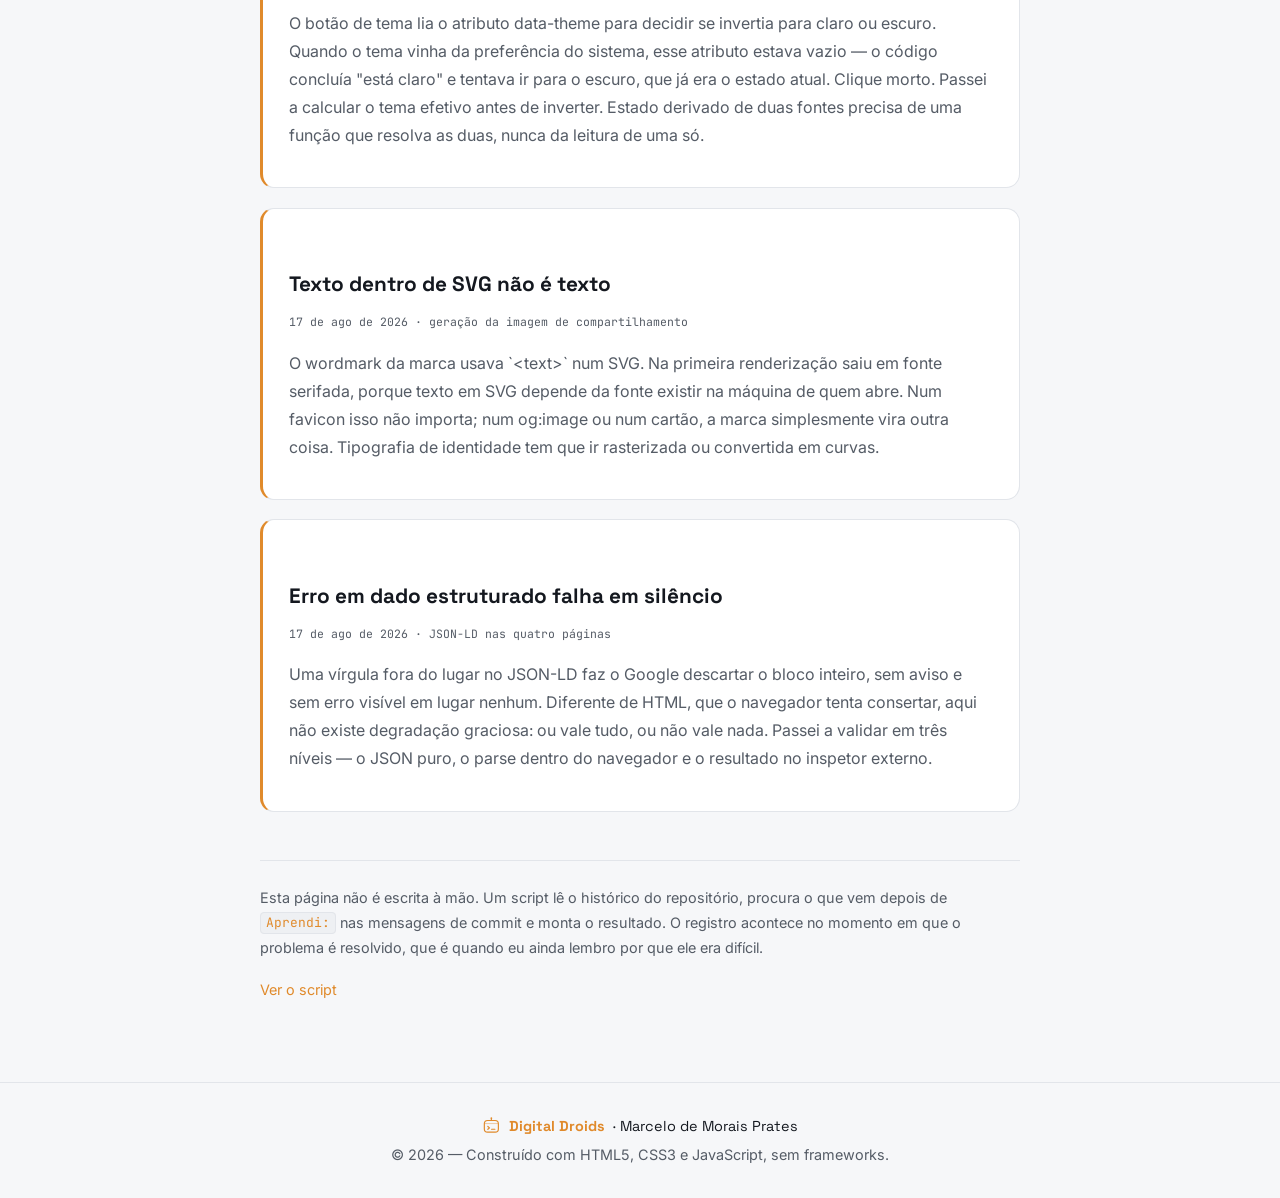
==== commit 32339115: "chore: atualiza log de aprendizado [skip ci]" ====
--- a/aprendizado.html
+++ b/aprendizado.html
@@ -94,9 +94,9 @@
 
       
         <article class="licao">
-          <h2 class="licao__titulo">oferta e degrau, nao cardapio. Quatro servicos bem</h2>
+          <h2 class="licao__titulo">oferta e degrau, nao cardapio.</h2>
           <p class="licao__meta">18 de ago de 2026 · feat: oferta unica na secao PJ, com prova de entrega · <code>a2c522b</code></p>
-          <p class="licao__texto"></p>
+          <p class="licao__texto">Quatro servicos bem escritos convertem menos que um servico com escopo, prazo e proximo passo explicitos — porque quem le nao quer escolher, quer saber se serve pra ele.</p>
         </article>
 
         <article class="licao">
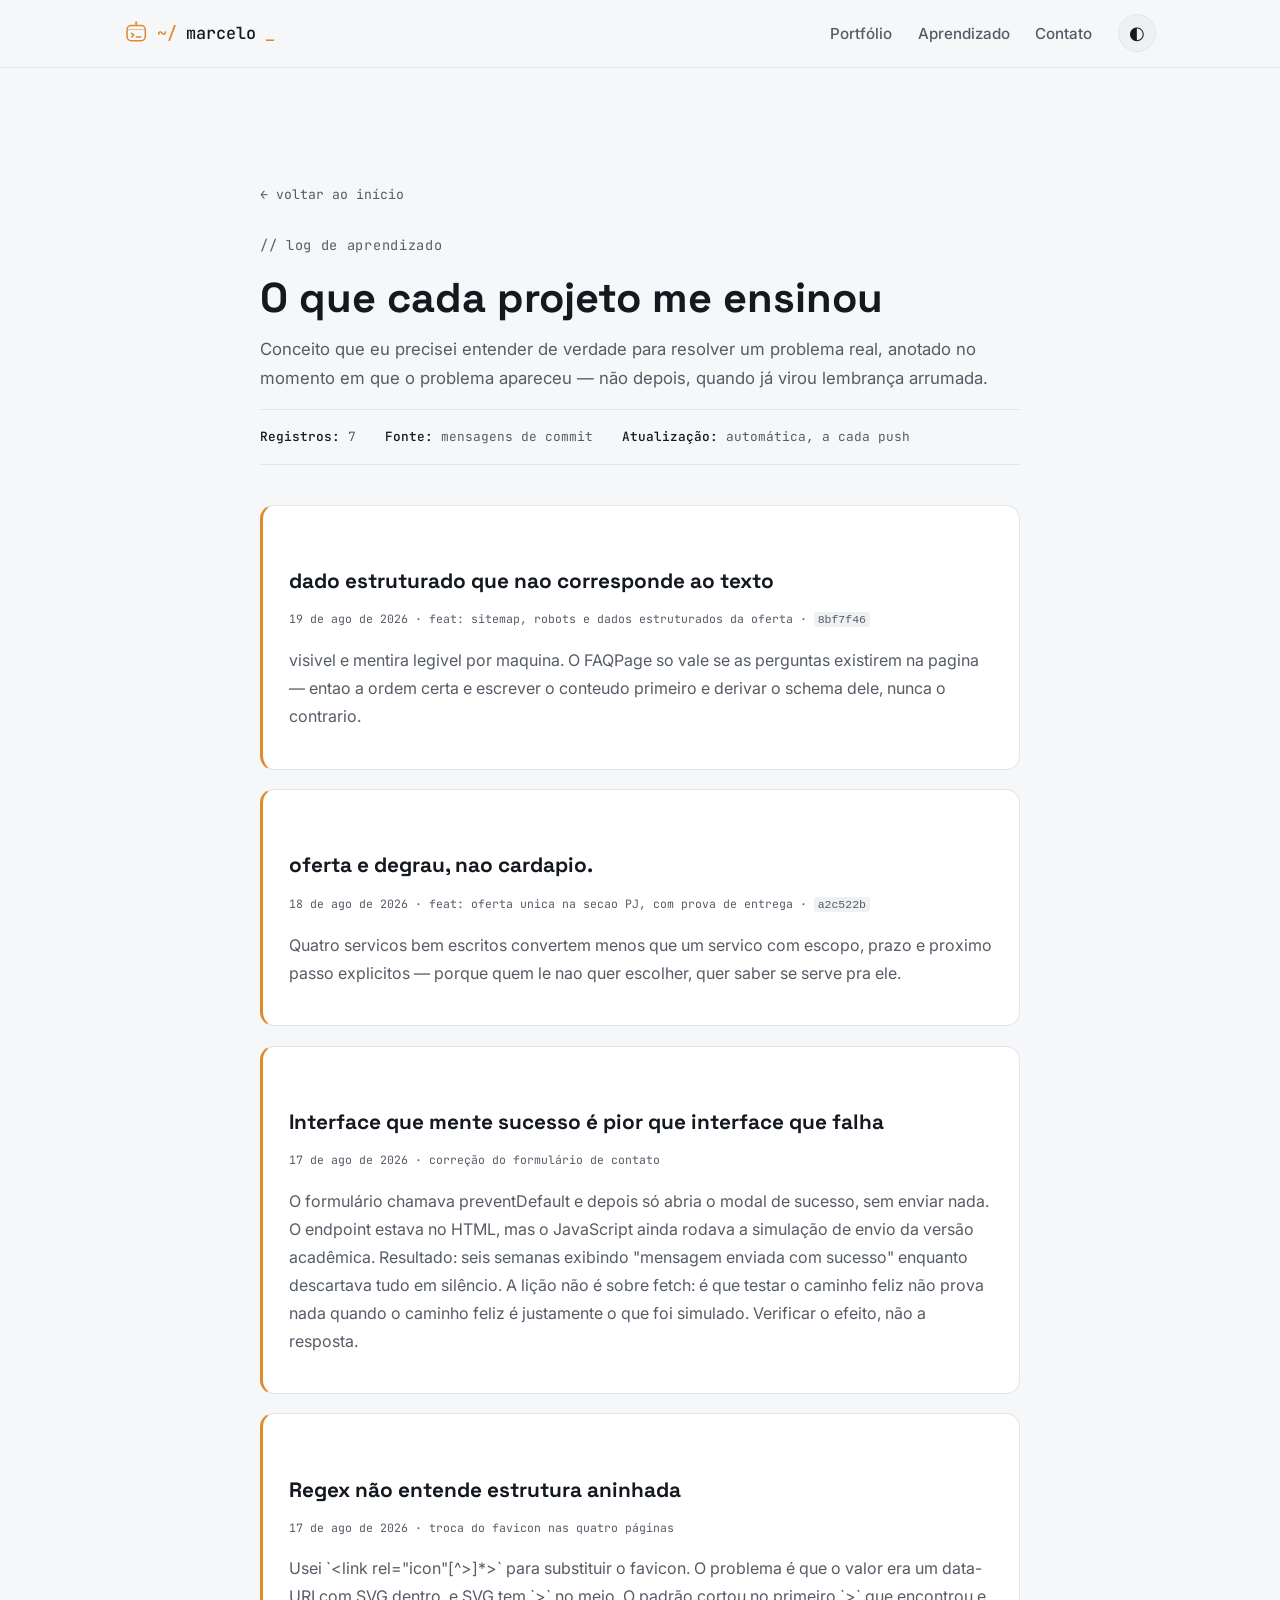
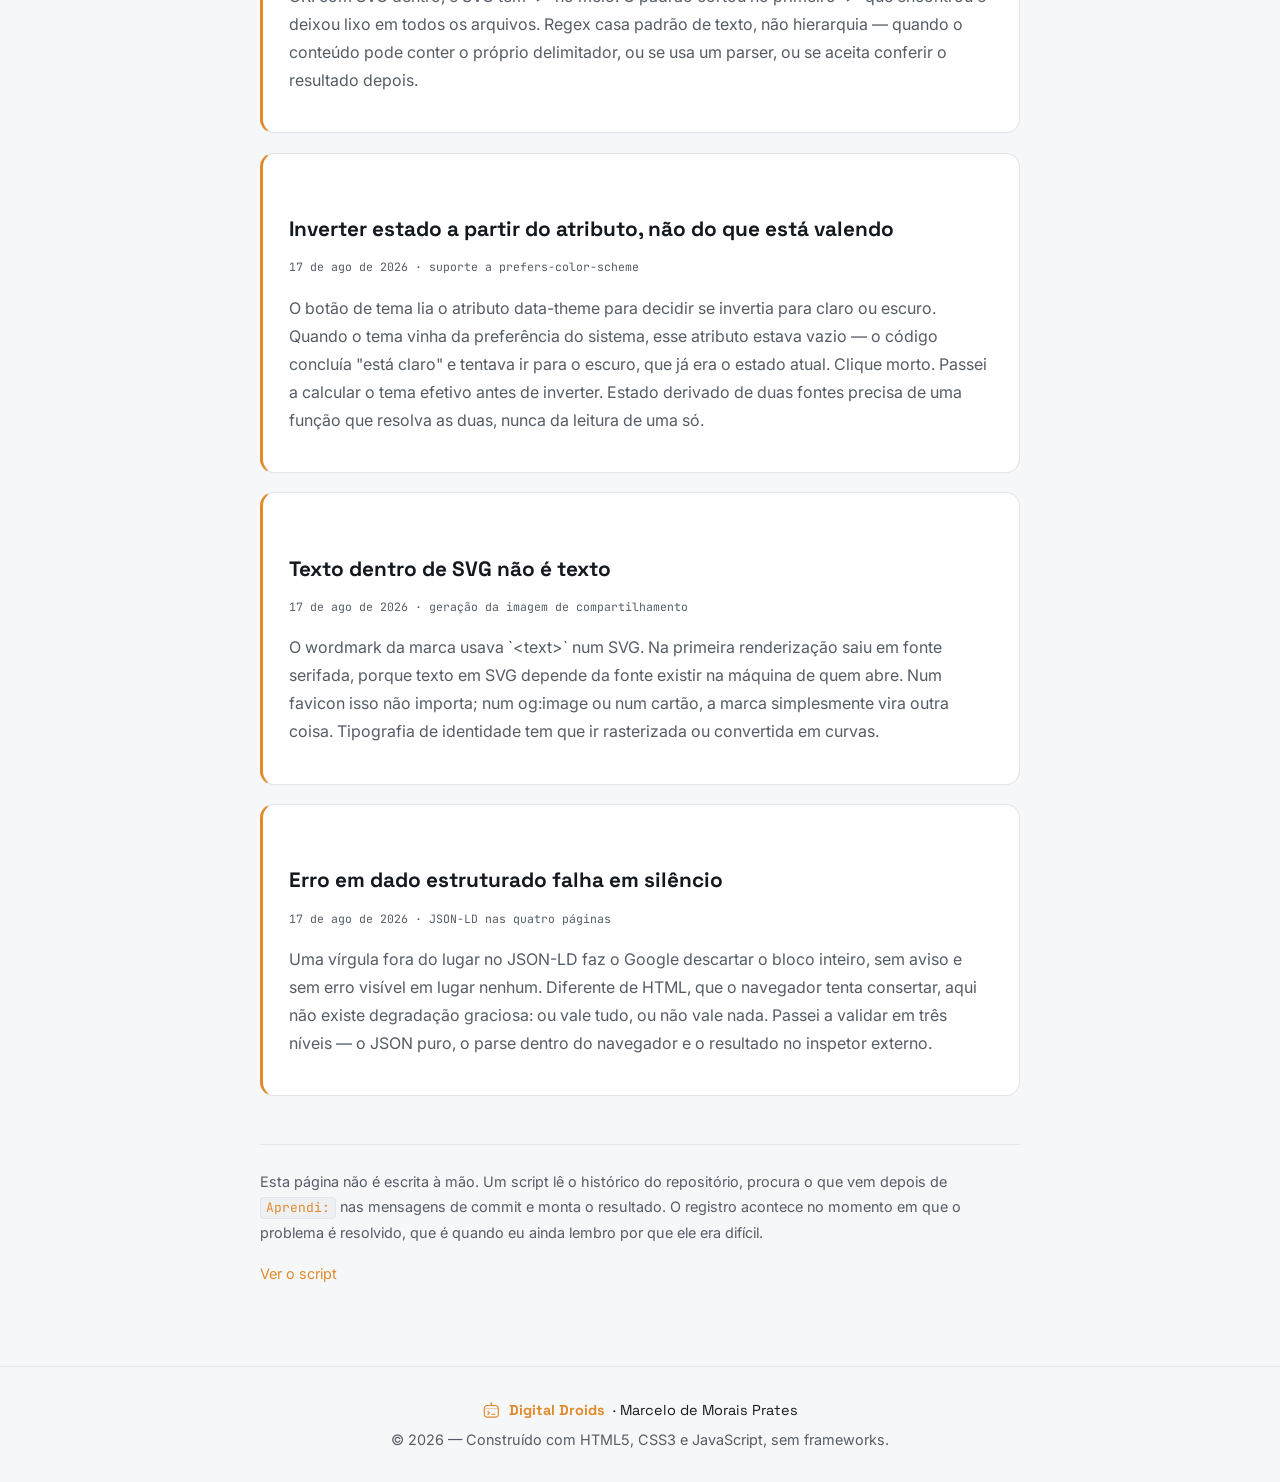
==== commit ce6f7e9e: "chore: atualiza log de aprendizado [skip ci]" ====
--- a/aprendizado.html
+++ b/aprendizado.html
@@ -87,12 +87,18 @@
       </p>
 
       <div class="caso__meta">
-        <span><strong>Registros:</strong> 6</span>
+        <span><strong>Registros:</strong> 7</span>
         <span><strong>Fonte:</strong> mensagens de commit</span>
         <span><strong>Atualização:</strong> automática, a cada push</span>
       </div>
 
       
+        <article class="licao">
+          <h2 class="licao__titulo">dado estruturado que nao corresponde ao texto</h2>
+          <p class="licao__meta">19 de ago de 2026 · feat: sitemap, robots e dados estruturados da oferta · <code>8bf7f46</code></p>
+          <p class="licao__texto">visivel e mentira legivel por maquina. O FAQPage so vale se as perguntas existirem na pagina — entao a ordem certa e escrever o conteudo primeiro e derivar o schema dele, nunca o contrario.</p>
+        </article>
+
         <article class="licao">
           <h2 class="licao__titulo">oferta e degrau, nao cardapio.</h2>
           <p class="licao__meta">18 de ago de 2026 · feat: oferta unica na secao PJ, com prova de entrega · <code>a2c522b</code></p>
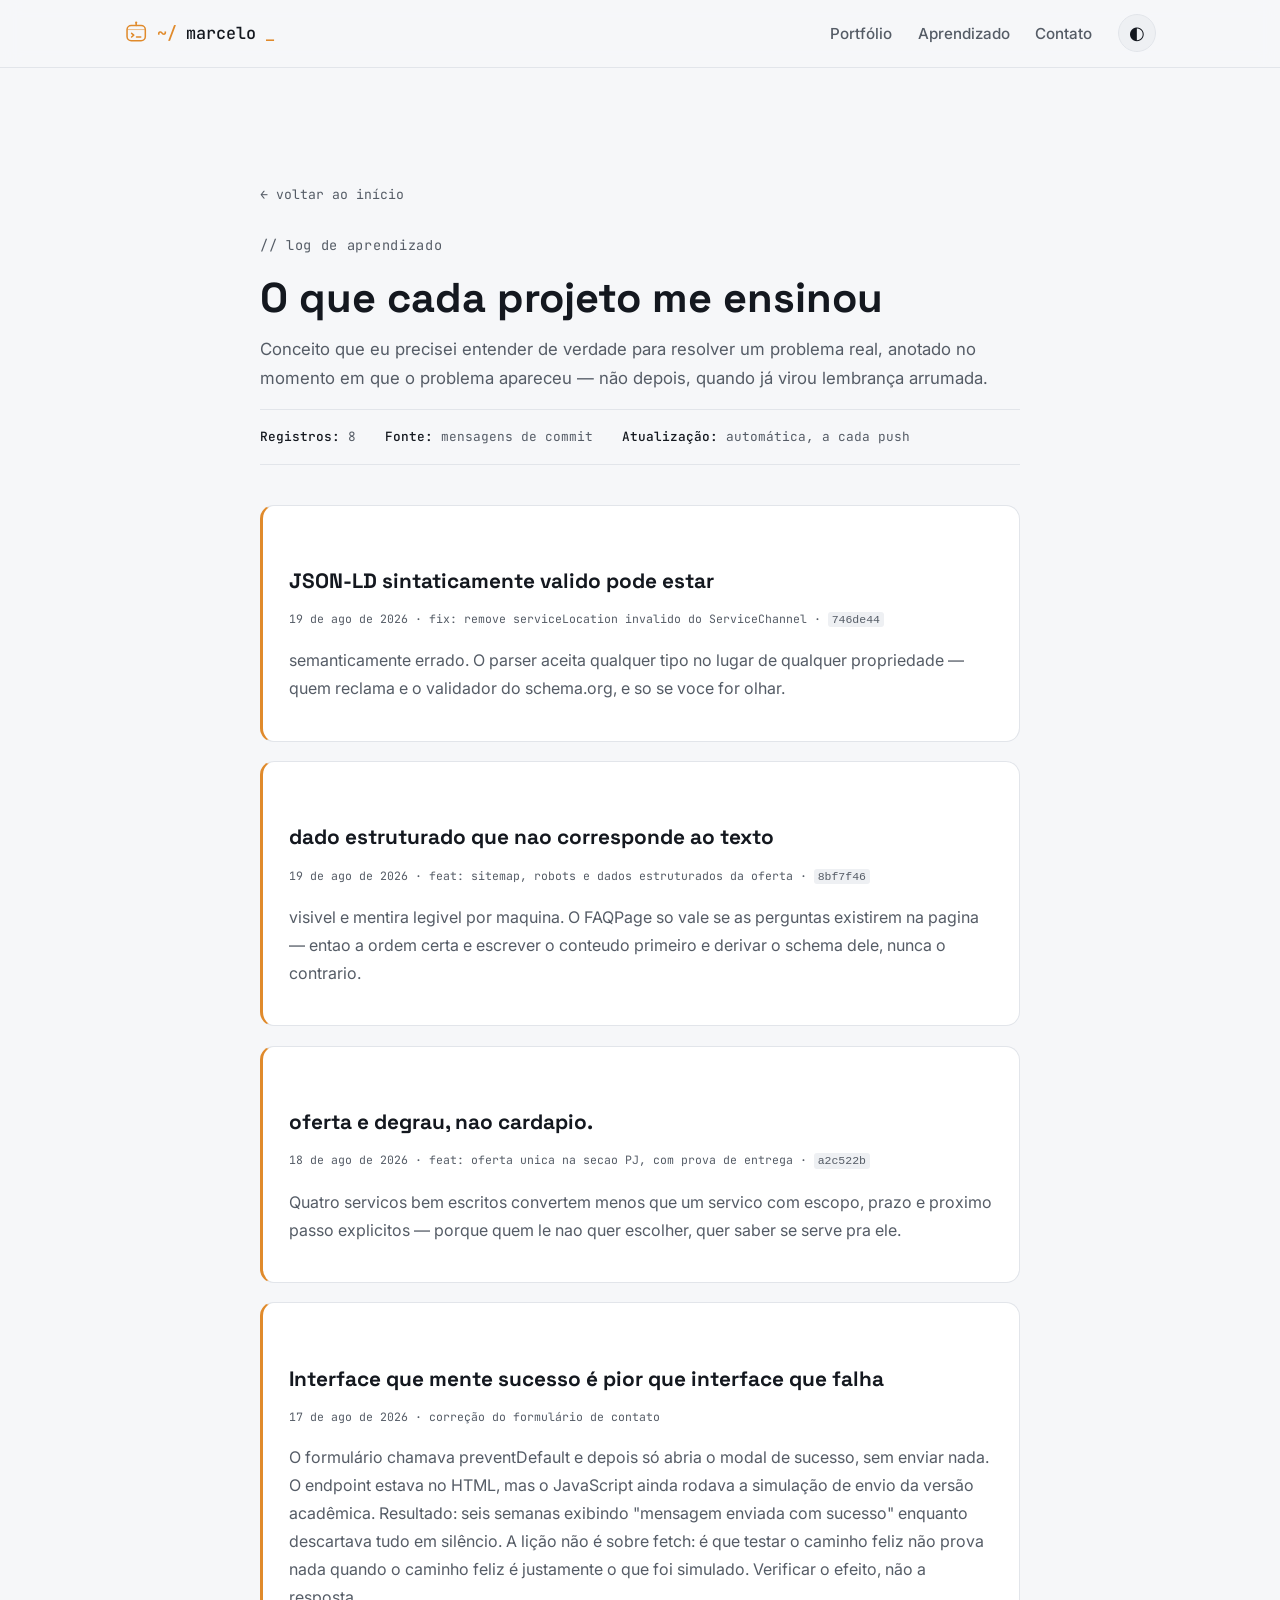
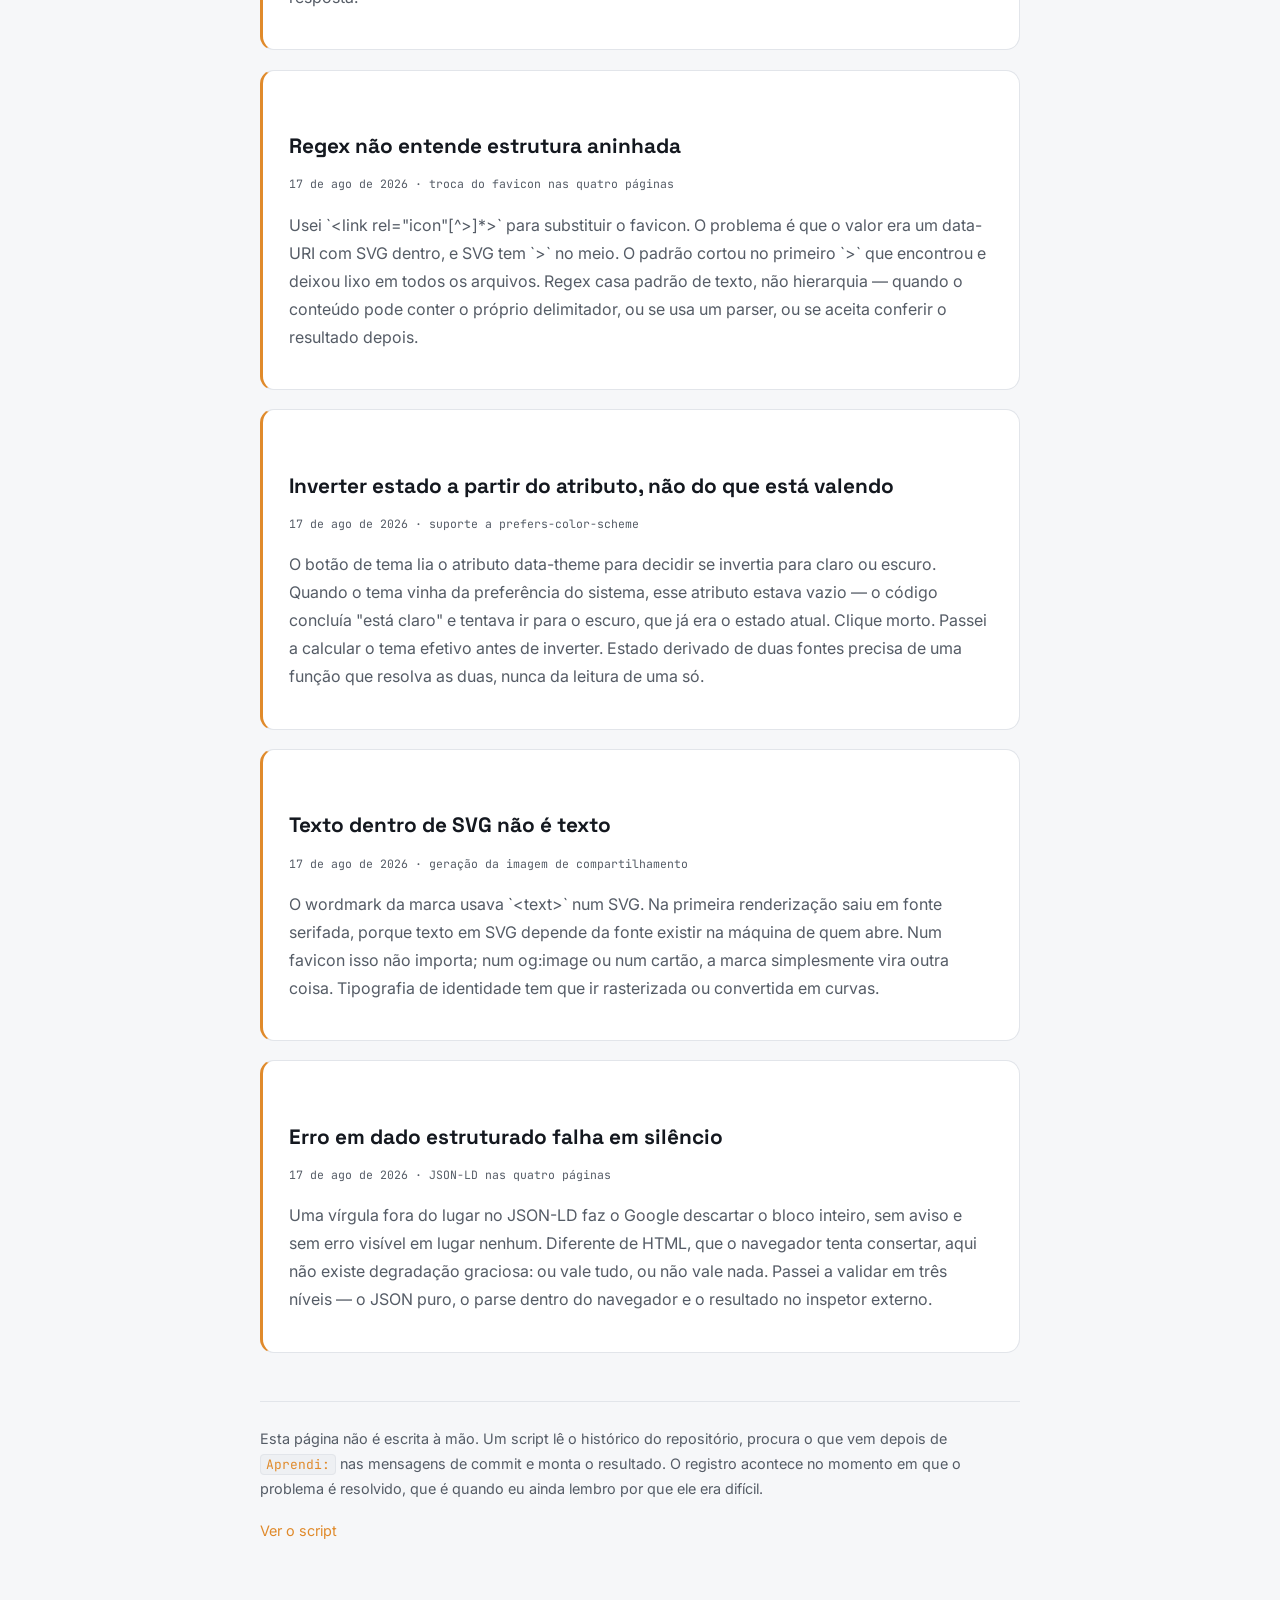
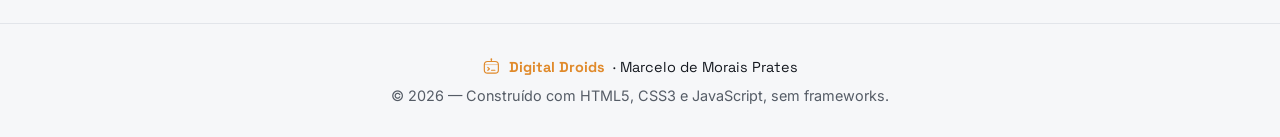
==== commit 6c08cfaf: "chore: atualiza paginas derivadas [skip ci]" ====
--- a/aprendizado.html
+++ b/aprendizado.html
@@ -87,12 +87,18 @@
       </p>
 
       <div class="caso__meta">
-        <span><strong>Registros:</strong> 7</span>
+        <span><strong>Registros:</strong> 8</span>
         <span><strong>Fonte:</strong> mensagens de commit</span>
         <span><strong>Atualização:</strong> automática, a cada push</span>
       </div>
 
       
+        <article class="licao">
+          <h2 class="licao__titulo">JSON-LD sintaticamente valido pode estar</h2>
+          <p class="licao__meta">19 de ago de 2026 · fix: remove serviceLocation invalido do ServiceChannel · <code>746de44</code></p>
+          <p class="licao__texto">semanticamente errado. O parser aceita qualquer tipo no lugar de qualquer propriedade — quem reclama e o validador do schema.org, e so se voce for olhar.</p>
+        </article>
+
         <article class="licao">
           <h2 class="licao__titulo">dado estruturado que nao corresponde ao texto</h2>
           <p class="licao__meta">19 de ago de 2026 · feat: sitemap, robots e dados estruturados da oferta · <code>8bf7f46</code></p>
